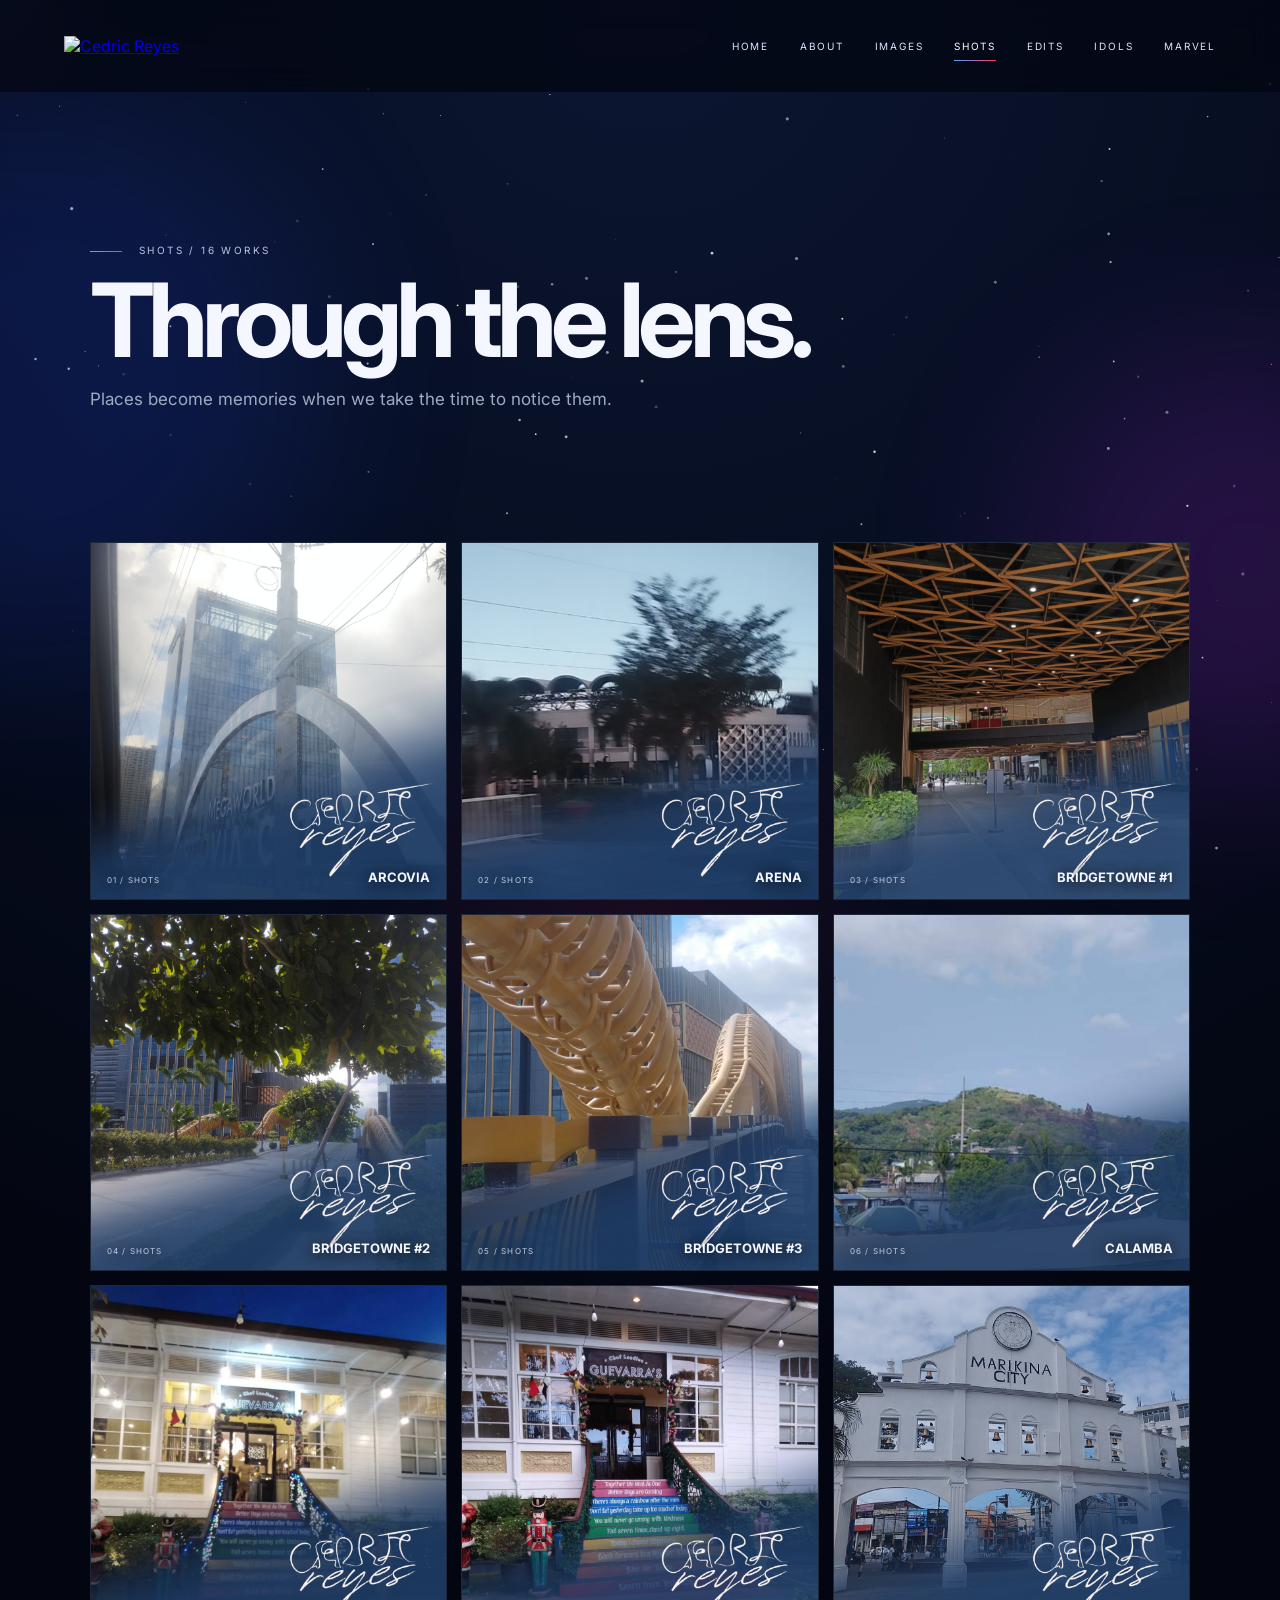
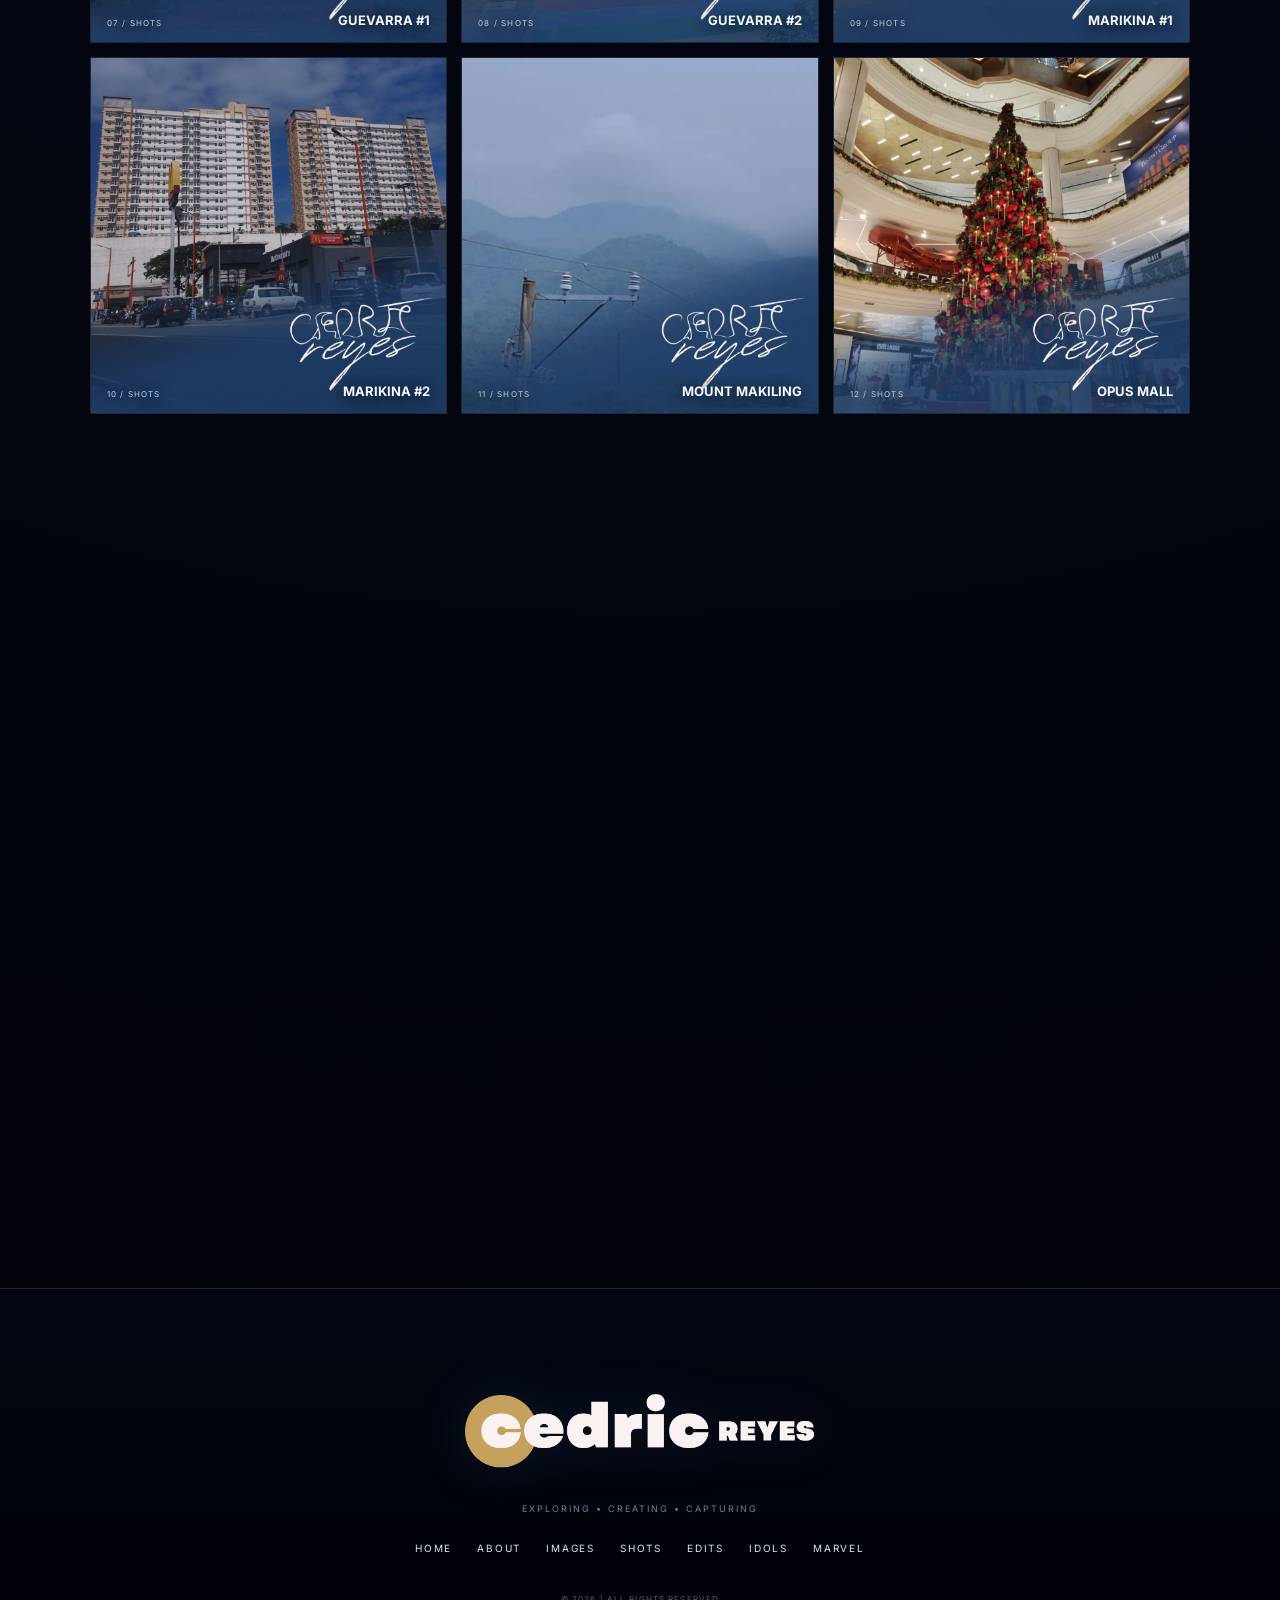
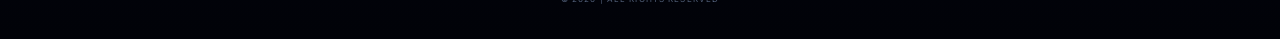
==== shots.html @ 13e2aed0 "Add files via upload" ====
<!doctype html>
<html lang="en">
<head>
<meta charset="utf-8"><meta name="viewport" content="width=device-width, initial-scale=1">
<meta name="theme-color" content="#030611">
<link rel="icon" type="image/png" href="CEDRIC%20REYES%20UNIVERSE%20ICON%20LOGO%20TWO_.png">
<title>Shots — Cedric Reyes</title>
<meta name="description" content="Cedric Reyes — a cosmic portfolio of photography, digital edits, gaming, and creative work.">
<link rel="stylesheet" href="styles.css">
</head>
<body>
<canvas id="stars"></canvas>
<div class="nebula nebula-a"></div><div class="nebula nebula-b"></div><div class="nebula nebula-c"></div>
<div class="cursor-glow"></div>
<header class="site-header">
<a class="brand" href="index.html"><img src="CEDRIC LOGO.png" alt="Cedric Reyes"></a>
<button class="menu-toggle" aria-label="Open menu" aria-expanded="false"><span></span><span></span><span></span></button>
<nav class="nav"><a class="" href="index.html">HOME</a>
<a class="" href="about.html">ABOUT</a>
<a class="" href="images.html">IMAGES</a>
<a class="active" href="shots.html">SHOTS</a>
<a class="" href="edits.html">EDITS</a>
<a class="" href="idols.html">IDOLS</a>
<a class="" href="marvel.html">MARVEL</a></nav>
</header>
<main class="inner-page gallery-page">
<section class="page-hero compact"><div class="page-hero-copy reveal"><div class="eyebrow"><span></span> SHOTS / 16 WORKS</div><h1>Through the lens.</h1><p>Places become memories when we take the time to notice them.</p></div></section>
<section class="section gallery-section"><div class="gallery-grid ">
<figure class="gallery-card tilt reveal image-trigger" data-caption="ARCOVIA"><img src="ARCOVIA.png" alt="ARCOVIA"><figcaption><span>01 / SHOTS</span><b>ARCOVIA</b></figcaption></figure>
<figure class="gallery-card tilt reveal image-trigger" data-caption="ARENA"><img src="ARENA.png" alt="ARENA"><figcaption><span>02 / SHOTS</span><b>ARENA</b></figcaption></figure>
<figure class="gallery-card tilt reveal image-trigger" data-caption="BRIDGETOWNE #1"><img src="BRIDGETOWNE%20%231.png" alt="BRIDGETOWNE #1"><figcaption><span>03 / SHOTS</span><b>BRIDGETOWNE #1</b></figcaption></figure>
<figure class="gallery-card tilt reveal image-trigger" data-caption="BRIDGETOWNE #2"><img src="BRIDGETOWNE%20%232.png" alt="BRIDGETOWNE #2"><figcaption><span>04 / SHOTS</span><b>BRIDGETOWNE #2</b></figcaption></figure>
<figure class="gallery-card tilt reveal image-trigger" data-caption="BRIDGETOWNE #3"><img src="BRIDGETOWNE%20%233.png" alt="BRIDGETOWNE #3"><figcaption><span>05 / SHOTS</span><b>BRIDGETOWNE #3</b></figcaption></figure>
<figure class="gallery-card tilt reveal image-trigger" data-caption="CALAMBA"><img src="CALAMBA.png" alt="CALAMBA"><figcaption><span>06 / SHOTS</span><b>CALAMBA</b></figcaption></figure>
<figure class="gallery-card tilt reveal image-trigger" data-caption="GUEVARRA #1"><img src="GUEVARRA%20%231.png" alt="GUEVARRA #1"><figcaption><span>07 / SHOTS</span><b>GUEVARRA #1</b></figcaption></figure>
<figure class="gallery-card tilt reveal image-trigger" data-caption="GUEVARRA #2"><img src="GUEVARRA%20%232.png" alt="GUEVARRA #2"><figcaption><span>08 / SHOTS</span><b>GUEVARRA #2</b></figcaption></figure>
<figure class="gallery-card tilt reveal image-trigger" data-caption="MARIKINA #1"><img src="MARIKINA%20%231.png" alt="MARIKINA #1"><figcaption><span>09 / SHOTS</span><b>MARIKINA #1</b></figcaption></figure>
<figure class="gallery-card tilt reveal image-trigger" data-caption="MARIKINA #2"><img src="MARIKINA%20%232.png" alt="MARIKINA #2"><figcaption><span>10 / SHOTS</span><b>MARIKINA #2</b></figcaption></figure>
<figure class="gallery-card tilt reveal image-trigger" data-caption="MOUNT MAKILING"><img src="MOUNT%20MAKILING.png" alt="MOUNT MAKILING"><figcaption><span>11 / SHOTS</span><b>MOUNT MAKILING</b></figcaption></figure>
<figure class="gallery-card tilt reveal image-trigger" data-caption="OPUS MALL"><img src="OPUS%20MALL.png" alt="OPUS MALL"><figcaption><span>12 / SHOTS</span><b>OPUS MALL</b></figcaption></figure>
<figure class="gallery-card tilt reveal image-trigger" data-caption="SANTOLAN"><img src="SANTOLAN.png" alt="SANTOLAN"><figcaption><span>13 / SHOTS</span><b>SANTOLAN</b></figcaption></figure>
<figure class="gallery-card tilt reveal image-trigger" data-caption="SPORTS CENTER"><img src="SPORTS%20CENTER.png" alt="SPORTS CENTER"><figcaption><span>14 / SHOTS</span><b>SPORTS CENTER</b></figcaption></figure>
<figure class="gallery-card tilt reveal image-trigger" data-caption="VICTOR STATUE"><img src="VICTOR%20STATUE.png" alt="VICTOR STATUE"><figcaption><span>15 / SHOTS</span><b>VICTOR STATUE</b></figcaption></figure>
<figure class="gallery-card tilt reveal image-trigger" data-caption="WINDMILL"><img src="WINDMILL.png" alt="WINDMILL"><figcaption><span>16 / SHOTS</span><b>WINDMILL</b></figcaption></figure>
</div></section>
</main>
<footer class="site-footer">
<div class="footer-orbit"></div>
<img class="footer-logo" src="FOOTER LOGO.png" alt="Cedric Reyes">
<p>EXPLORING • CREATING • CAPTURING</p>
<div class="footer-nav"><a class="" href="index.html">HOME</a>
<a class="" href="about.html">ABOUT</a>
<a class="" href="images.html">IMAGES</a>
<a class="" href="shots.html">SHOTS</a>
<a class="" href="edits.html">EDITS</a>
<a class="" href="idols.html">IDOLS</a>
<a class="" href="marvel.html">MARVEL</a></div>
<small>© 2026 | ALL RIGHTS RESERVED</small>
</footer>
<div class="lightbox" id="lightbox" aria-hidden="true">
<button class="lightbox-close" aria-label="Close">×</button>
<button class="lightbox-prev" aria-label="Previous">←</button>
<figure><img src="" alt=""><figcaption></figcaption></figure>
<button class="lightbox-next" aria-label="Next">→</button>
</div>
<script src="script.js"></script>
</body></html>
---- styles.css ----
@import url('https://fonts.googleapis.com/css2?family=Cormorant+Garamond:wght@500;600;700&family=Inter:wght@400;500;600;700;800&display=swap');
:root{--bg:#030611;--bg2:#071229;--text:#f4f7ff;--muted:#aeb9d2;--line:rgba(170,204,255,.16);--blue:#54a9ff;--cyan:#74e5ff;--purple:#9f7cff;--red:#ff365f;--gold:#c9a15b;--ease:cubic-bezier(.2,.75,.2,1)}
*{box-sizing:border-box}html{scroll-behavior:smooth}body{margin:0;background:radial-gradient(circle at 50% 0,#0b1631 0,#030611 42%,#02030a 100%);color:var(--text);font-family:Inter,system-ui,sans-serif;overflow-x:hidden}body:before{content:"";position:fixed;inset:0;pointer-events:none;background:linear-gradient(transparent 96%,rgba(84,169,255,.025) 100%);background-size:100% 5px;opacity:.35;z-index:4}
#stars{position:fixed;inset:0;width:100%;height:100%;z-index:-5}.nebula{position:fixed;border-radius:50%;filter:blur(90px);opacity:.16;pointer-events:none;z-index:-4}.nebula-a{width:45vw;height:45vw;background:#274eff;left:-20vw;top:10vh}.nebula-b{width:35vw;height:35vw;background:#c02cff;right:-15vw;top:38vh}.nebula-c{width:30vw;height:30vw;background:#ff164f;left:35vw;bottom:-15vw;opacity:.08}.cursor-glow{position:fixed;width:220px;height:220px;border-radius:50%;pointer-events:none;z-index:20;background:radial-gradient(circle,rgba(84,169,255,.11),rgba(255,54,95,.04),transparent 70%);transform:translate(-50%,-50%);mix-blend-mode:screen}
.site-header{position:fixed;top:0;left:0;right:0;height:92px;padding:0 5vw;display:flex;align-items:center;justify-content:space-between;background:transparent;isolation:isolate;z-index:50}.site-header:before{content:"";position:absolute;inset:0;z-index:-1;background:rgba(3,6,17,.72);-webkit-backdrop-filter:blur(16px);backdrop-filter:blur(16px);pointer-events:none}.brand{display:block;width:190px}.brand img{width:100%;display:block}.nav{display:flex;align-items:center;gap:clamp(16px,2.4vw,38px)}.nav a,.footer-nav a{font-size:10px;letter-spacing:.18em;color:#dce5fa;text-decoration:none;position:relative}.nav a:after{content:"";position:absolute;left:0;right:0;bottom:-9px;height:1px;background:linear-gradient(90deg,var(--blue),var(--red));transform:scaleX(0);transform-origin:center;transition:.3s}.nav a:hover:after,.nav a.active:after{transform:scaleX(1)}.nav a.active{color:white}.menu-toggle{display:none;background:none;border:0}.menu-toggle span{display:block;width:27px;height:1px;background:#fff;margin:6px}
.hero{min-height:100svh;display:grid;place-items:center;position:relative;padding:150px 7vw 90px;text-align:center;overflow:hidden}.hero-content{max-width:1000px;position:relative;z-index:2}.eyebrow{font-size:10px;letter-spacing:.24em;color:#b8c7e4;text-transform:uppercase}.eyebrow span{display:inline-block;width:32px;height:1px;background:linear-gradient(90deg,var(--blue),var(--red));vertical-align:middle;margin-right:12px}.hero-logo-wrap{width:min(620px,75vw);margin:35px auto 25px}.hero-logo{width:100%;filter:drop-shadow(0 0 22px rgba(84,169,255,.18))}.hero h1,.page-hero h1{font-size:clamp(48px,8vw,112px);line-height:.86;letter-spacing:-.06em;margin:20px 0}.hero h1 em,.page-hero h1 span,h2 span{font-family:"Cormorant Garamond",serif;font-weight:600;color:#dbe6ff}.hero p{max-width:650px;margin:28px auto;color:var(--muted);line-height:1.8}.hero-actions{display:flex;justify-content:center;gap:12px}.btn{display:inline-flex;gap:25px;align-items:center;padding:15px 18px;text-decoration:none;font-size:10px;letter-spacing:.16em;border:1px solid var(--line);color:white;transition:.35s var(--ease)}.btn-primary{background:linear-gradient(100deg,rgba(84,169,255,.18),rgba(255,54,95,.14));box-shadow:0 0 35px rgba(84,169,255,.06)}.btn:hover{transform:translateY(-4px);box-shadow:0 12px 50px rgba(84,169,255,.14),0 0 25px rgba(255,54,95,.08)}.scroll-cue{position:absolute;bottom:28px;left:50%;transform:translateX(-50%);font-size:9px;letter-spacing:.2em;color:#8190aa}.scroll-cue span{display:block;margin-top:10px;font-size:16px}
.hero-orbit{position:absolute;border:1px solid rgba(84,169,255,.15);border-radius:50%;pointer-events:none}.orbit-a{width:75vw;height:30vw;transform:rotate(-17deg);animation:orbitSpin 24s linear infinite}.orbit-b{width:45vw;height:18vw;transform:rotate(28deg);border-color:rgba(255,54,95,.11);animation:orbitSpin 18s linear infinite reverse}@keyframes orbitSpin{to{transform:rotate(360deg)}}
.section{padding:130px 7vw;position:relative}.section-kicker{font-size:10px;letter-spacing:.22em;color:#71809e;margin-bottom:42px}.split{display:grid;grid-template-columns:1fr 1fr;gap:8vw}.split h2,h2{font-size:clamp(42px,6vw,88px);line-height:.9;letter-spacing:-.055em;margin:0}.lead{font-size:18px;line-height:1.8;color:#c1cce1}.text-link{display:inline-block;margin-top:25px;color:#fff;text-decoration:none;font-size:10px;letter-spacing:.18em}.interest-grid{display:grid;grid-template-columns:repeat(4,1fr);gap:14px}.interest-card{min-height:320px;padding:28px;border:1px solid var(--line);background:linear-gradient(145deg,rgba(255,255,255,.035),rgba(255,255,255,.008));position:relative;overflow:hidden;transition:.5s var(--ease)}.interest-card:hover{border-color:rgba(84,169,255,.4);box-shadow:0 0 60px rgba(84,169,255,.08),inset 0 0 50px rgba(255,54,95,.025)}.interest-card>span{position:absolute;right:20px;top:20px;color:#64708b;font-size:10px}.interest-card h3{position:absolute;bottom:70px;left:28px;font-size:18px;letter-spacing:.08em}.interest-card p{position:absolute;left:28px;right:28px;bottom:24px;color:#8390a9;font-size:12px;line-height:1.6}.interest-icon{position:absolute;top:45px;left:35px;font-size:60px;line-height:1;filter:drop-shadow(0 0 16px rgba(84,169,255,.45))}
.feature-wrap{display:grid;grid-template-columns:1fr 1.1fr;gap:7vw;align-items:center}.feature-copy p:not(.eyebrow){color:#aeb9d2;line-height:1.8}.feature-image{position:relative;border:1px solid var(--line);overflow:hidden}.feature-image img{width:100%;aspect-ratio:1/1;object-fit:cover;display:block;transition:1s var(--ease)}.feature-image:hover img{transform:scale(1.04)}.image-label{position:absolute;bottom:14px;left:14px;font-size:9px;letter-spacing:.18em;background:rgba(3,6,17,.75);padding:8px 10px}.marquee{overflow:hidden;border-block:1px solid var(--line);display:flex;white-space:nowrap;padding:18px 0;color:#7383a0;font-size:11px;letter-spacing:.25em}.marquee div{min-width:max-content;animation:marquee 24s linear infinite;padding-right:4vw}@keyframes marquee{to{transform:translateX(-100%)}}
.socials-heading{display:flex;justify-content:space-between;gap:5vw;align-items:end}.socials-lead{max-width:420px;color:#8d9ab4;line-height:1.7}.social-grid{display:grid;grid-template-columns:repeat(4,1fr);gap:14px;margin-top:50px}.social-card{min-height:230px;padding:25px;border:1px solid var(--line);color:#fff;text-decoration:none;display:flex;flex-direction:column;justify-content:space-between;background:linear-gradient(145deg,rgba(84,169,255,.045),rgba(255,54,95,.025));transition:.4s var(--ease)}.social-card:hover{border-color:rgba(255,54,95,.35);box-shadow:0 0 50px rgba(84,169,255,.08),0 0 50px rgba(255,54,95,.06)}.social-card span,.social-card i,.social-card small{font-size:9px;letter-spacing:.14em;color:#7887a3;font-style:normal}.social-card b{font-size:23px;letter-spacing:.05em}.closing{text-align:center;min-height:70vh;display:grid;place-items:center}.closing-inner{max-width:800px}.closing p{color:#94a1bb;line-height:1.8}.site-footer{position:relative;padding:100px 6vw 35px;text-align:center;border-top:1px solid var(--line);overflow:hidden;background:linear-gradient(180deg,#030611,#010208)}.footer-logo{width:min(350px,70vw);max-height:90px;object-fit:contain;margin:auto;display:block;filter:drop-shadow(0 0 25px rgba(84,169,255,.12))}.site-footer>p{font-size:9px;letter-spacing:.22em;color:#71809e;margin:28px 0}.footer-nav{display:flex;justify-content:center;gap:25px;flex-wrap:wrap}.site-footer small{display:block;margin-top:40px;color:#526079;font-size:8px;letter-spacing:.14em}
.page-hero{min-height:72vh;display:flex;align-items:end;padding:180px 7vw 90px;position:relative}.page-hero-copy{max-width:950px}.page-hero p{max-width:680px;color:#9eabc3;line-height:1.8;font-size:17px}.page-hero.compact{min-height:58vh}.about-profile{display:grid;grid-template-columns:.8fr 1.2fr;gap:8vw;align-items:center}.about-photo-placeholder{aspect-ratio:4/5;border:1px solid var(--line);display:grid;place-items:center;position:relative;overflow:hidden;background:radial-gradient(circle at 50% 40%,rgba(84,169,255,.13),transparent 45%),linear-gradient(140deg,rgba(255,255,255,.03),transparent)}.about-photo-placeholder:before{content:"";position:absolute;width:70%;aspect-ratio:1;border:1px solid rgba(84,169,255,.18);border-radius:50%;animation:orbitSpin 16s linear infinite}.about-photo-placeholder span{font-size:11px;letter-spacing:.25em}.about-photo-placeholder small{position:absolute;bottom:25px;color:#687894;font-size:8px;letter-spacing:.18em}.scan{position:absolute;left:0;right:0;height:1px;background:linear-gradient(90deg,transparent,var(--red),var(--blue),transparent);animation:scan 4s ease-in-out infinite}@keyframes scan{0%,100%{top:10%;opacity:0}20%,80%{opacity:1}50%{top:90%}}.about-info h2{margin:20px 0}.fact-grid{display:grid;grid-template-columns:1fr 1fr;gap:1px;background:var(--line);margin-top:35px}.fact-grid div{background:#050916;padding:18px}.fact-grid small{display:block;color:#61708e;font-size:8px;letter-spacing:.18em;margin-bottom:8px}.fact-grid b{font-size:12px}.tag-cloud{display:flex;gap:10px;flex-wrap:wrap}.tag-cloud span{border:1px solid var(--line);padding:16px 20px;color:#b8c5dc;font-size:10px;letter-spacing:.16em;background:rgba(255,255,255,.02)}
.gallery-section{padding-top:20px}.gallery-grid{display:grid;grid-template-columns:repeat(3,1fr);gap:14px}.gallery-card{margin:0;position:relative;overflow:hidden;border:1px solid var(--line);background:#050814;min-height:300px}.gallery-card img{width:100%;height:100%;min-height:300px;object-fit:cover;display:block;transition:1s var(--ease)}.gallery-card:hover img{transform:scale(1.06)}.gallery-card:after{content:"";position:absolute;inset:-30%;background:linear-gradient(110deg,transparent 40%,rgba(84,169,255,.18) 48%,rgba(255,54,95,.16) 52%,transparent 60%);transform:translateX(-70%) rotate(8deg);transition:.9s}.gallery-card:hover:after{transform:translateX(70%) rotate(8deg)}.gallery-card figcaption{position:absolute;left:16px;right:16px;bottom:14px;z-index:2;display:flex;justify-content:space-between;align-items:end;text-shadow:0 2px 15px #000}.gallery-card figcaption span{font-size:8px;letter-spacing:.15em;color:#c3cee3}.gallery-card figcaption b{font-size:13px}.marvel-grid .gallery-card:first-child{grid-column:span 2;grid-row:span 2}.marvel-grid .gallery-card:first-child img{min-height:620px}.idols-hero{align-items:center}.idols-hero-art{width:min(760px,85vw);margin:45px auto 0;border:1px solid var(--line);overflow:hidden}.idols-hero-art img{width:100%;display:block}.idols-duo{display:grid;grid-template-columns:1fr 1fr;gap:14px;margin-top:60px}.idol-card{position:relative;min-height:650px;overflow:hidden;border:1px solid var(--line)}.idol-card img{position:absolute;inset:0;width:100%;height:100%;object-fit:cover;transition:1s var(--ease)}.idol-card:after{content:"";position:absolute;inset:0;background:linear-gradient(180deg,transparent 35%,rgba(0,0,0,.85));}.idol-card:hover img{transform:scale(1.04)}.idol-card>div{position:absolute;z-index:2;left:30px;right:30px;bottom:28px}.idol-card span{font-size:9px;letter-spacing:.16em;color:#a9b6cc}.idol-card h3{font-size:clamp(42px,5vw,75px);line-height:.8;letter-spacing:-.05em;margin:18px 0}.idol-card h3 em{font-family:"Cormorant Garamond",serif;color:#d9e2f5}.idol-card p{color:#a9b6cc;line-height:1.6;max-width:500px}.idol-quote{min-height:65vh;display:grid;place-items:center;text-align:center}.idol-quote blockquote{font-family:"Cormorant Garamond",serif;font-size:clamp(45px,7vw,95px);line-height:.9;margin:20px 0}.idol-quote em{color:#d9e2f5}.idol-quote p{color:#8e9bb3}
.lightbox{position:fixed;inset:0;background:rgba(1,3,10,.94);backdrop-filter:blur(18px);display:none;place-items:center;z-index:100;padding:50px}.lightbox.open{display:grid;animation:fadeIn .25s ease}.lightbox figure{max-width:90vw;max-height:86vh;margin:0;position:relative}.lightbox img{max-width:90vw;max-height:80vh;display:block;object-fit:contain;box-shadow:0 0 0 1px rgba(84,169,255,.2),0 0 70px rgba(84,169,255,.13),0 0 70px rgba(255,54,95,.1)}.lightbox figcaption{text-align:center;color:#b9c6dd;font-size:10px;letter-spacing:.16em;margin-top:15px}.lightbox button{position:absolute;border:1px solid var(--line);background:rgba(3,6,17,.7);color:#fff;width:44px;height:44px;z-index:3;cursor:pointer}.lightbox-close{right:25px;top:25px;font-size:26px}.lightbox-prev{left:25px;top:50%;font-size:20px}.lightbox-next{right:25px;top:50%;font-size:20px}
.reveal{opacity:0;transform:translateY(35px);transition:1s var(--ease)}.reveal.visible{opacity:1;transform:none}.tilt{transform-style:preserve-3d}.clicked{animation:energyClick .7s ease both}@keyframes energyClick{0%{filter:drop-shadow(0 0 0 rgba(84,169,255,0))}25%{filter:drop-shadow(-8px 0 24px rgba(84,169,255,.85)) drop-shadow(8px 0 24px rgba(255,54,95,.75));transform:scale(1.025)}60%{filter:drop-shadow(-14px 0 48px rgba(84,169,255,.65)) drop-shadow(14px 0 48px rgba(255,54,95,.6));transform:scale(1.01)}100%{filter:none;transform:none}}
@media(max-width:1000px){.nav{gap:16px}.brand{width:155px}.interest-grid,.social-grid{grid-template-columns:1fr 1fr}.gallery-grid{grid-template-columns:1fr 1fr}.about-profile{grid-template-columns:1fr}.feature-wrap{grid-template-columns:1fr}.socials-heading{display:block}.socials-lead{margin-top:25px}}
@media(max-width:680px){.site-header{height:100px;padding:0 20px}.brand{width:205px;max-width:72vw}.menu-toggle{display:block;z-index:3}.nav{position:fixed;inset:0;background:rgba(2,4,12,.97);display:flex;flex-direction:column;justify-content:center;align-items:center;gap:25px;transform:translateY(-100%);transition:.5s var(--ease)}.nav.open{transform:none}.nav a{font-size:14px}.hero{padding:155px 24px 80px}.hero-logo-wrap{width:90vw}.hero h1{font-size:56px}.hero p{font-size:14px}.section{padding:90px 22px}.split,.interest-grid,.social-grid,.gallery-grid,.idols-duo{grid-template-columns:1fr}.interest-card{min-height:280px}.feature-wrap{gap:40px}.page-hero{min-height:62vh;padding:150px 22px 70px}.page-hero h1{font-size:56px}.about-photo{order:2}.fact-grid{grid-template-columns:1fr}.gallery-card,.gallery-card img{min-height:380px}.marvel-grid .gallery-card:first-child{grid-column:auto;grid-row:auto}.marvel-grid .gallery-card:first-child img{min-height:380px}.idol-card{min-height:560px}.lightbox{padding:20px}.lightbox-prev{left:10px}.lightbox-next{right:10px}.lightbox-close{right:10px;top:10px}}
@media(prefers-reduced-motion:reduce){*,*:before,*:after{animation-duration:.01ms!important;transition-duration:.01ms!important;scroll-behavior:auto!important}}
.about-photo-frame img{display:block;width:100%;height:auto;aspect-ratio:1/1;object-fit:cover;border:2px solid var(--blue)}
.idols-hero-art{border:2px solid var(--blue)}
.idol-card{aspect-ratio:1/1;min-height:0}
.social-card .social-icon{display:block;width:44px;height:44px;flex:0 0 44px;margin:0 auto 8px;fill:currentColor}
.social-youtube{color:#ff334b}
.social-facebook{color:#1877f2}
.social-instagram{color:#f18bc4;fill:none;stroke:currentColor;stroke-width:2.4}
.social-instagram rect,.social-instagram circle{fill:none;stroke:currentColor}
.social-instagram .instagram-dot{fill:currentColor;stroke:none}
.social-tiktok{color:#f7f7fb}
.social-tiktok .tiktok-shadow-cyan{fill:#35e6ef;transform:translate(-.6px,.2px)}
.social-tiktok .tiktok-shadow-pink{fill:#ff427f;transform:translate(.6px,-.2px)}

img,svg{max-width:100%}
html{overflow-x:hidden;overflow-x:clip}
.hero{min-height:100vh;min-height:100svh}
.split>*,.feature-wrap>*,.about-profile>*,.socials-heading>*,.social-grid>*,.gallery-grid>*,.idols-duo>*{min-width:0}
.gallery-card{aspect-ratio:1/1;min-height:0}
.gallery-card img{min-height:0}
.marvel-grid .gallery-card:first-child{grid-column:auto;grid-row:auto;aspect-ratio:1/1;min-height:0}
.marvel-grid .gallery-card:first-child img{min-height:0}
.idol-card{aspect-ratio:1/1;min-height:0}
.idols-hero-art{aspect-ratio:1/1}
.idols-hero-art img{height:100%;object-fit:cover}
.menu-toggle{width:46px;height:46px;min-width:46px;min-height:46px;flex-direction:column;align-items:center;justify-content:center;gap:5px;padding:0;border:1px solid var(--line);border-radius:8px;background:rgba(255,255,255,.04);-webkit-backdrop-filter:blur(8px);backdrop-filter:blur(8px);cursor:pointer}
.menu-toggle span{width:21px;height:2px;flex:none;margin:0;border-radius:2px;background:#f4f7ff;transition:transform .25s var(--ease),opacity .25s var(--ease)}
.menu-toggle:hover,.menu-toggle:focus-visible{border-color:rgba(84,169,255,.55);background:rgba(84,169,255,.1);outline:none}
.lightbox{padding:clamp(16px,4vw,50px)}
.lightbox figure{max-width:100%;max-height:100%;display:grid;place-items:center}
.lightbox img{max-width:min(90vw,1400px);max-height:calc(100dvh - 130px)}
.lightbox figcaption{max-width:90vw;line-height:1.6}

@media(min-width:1440px){
  .section{padding-right:clamp(100px,8vw,180px);padding-left:clamp(100px,8vw,180px)}
  .page-hero{padding-right:clamp(100px,8vw,180px);padding-left:clamp(100px,8vw,180px)}
}

@media(max-width:1100px){
  .section{padding:clamp(80px,10vw,120px) 5vw}
  .page-hero{padding:150px 5vw 75px}
  .interest-card{min-height:290px;padding:24px}
  .interest-card h3{left:24px}
  .interest-card p{left:24px;right:24px}
}

@media(max-width:860px){
  .site-header{height:82px;padding:0 5vw}
  .brand{width:clamp(130px,24vw,175px)}
  .menu-toggle{display:flex;position:relative;z-index:3}
  .nav{position:fixed;inset:0;z-index:2;background:rgba(2,4,12,.97);display:flex;flex-direction:column;justify-content:center;align-items:center;gap:clamp(20px,4vh,30px);transform:translateY(-100%);transition:.5s var(--ease)}
  .nav.open{transform:none}
  .nav a{font-size:clamp(14px,2.4vw,18px)}
  .nav a:after{bottom:-7px}
  .interest-grid{grid-template-columns:repeat(2,minmax(0,1fr))}
  .social-grid{grid-template-columns:repeat(2,minmax(0,1fr))}
  .gallery-grid{grid-template-columns:repeat(2,minmax(0,1fr))}
  .split,.feature-wrap,.about-profile{grid-template-columns:1fr}
  .feature-wrap{gap:40px}
  .about-photo{order:0}
  .about-photo-frame{max-width:560px;margin-inline:auto}
  .idols-hero{display:block}
  .idols-hero-art{box-sizing:border-box;width:100%;max-width:760px;margin-top:38px}
  .idols-duo{grid-template-columns:repeat(2,minmax(0,1fr));margin-top:40px}
  .idol-card>div{left:clamp(18px,3vw,30px);right:clamp(18px,3vw,30px);bottom:clamp(18px,3vw,28px)}
  .idol-card h3{font-size:clamp(32px,5vw,58px)}
  .socials-heading{display:block}
  .socials-lead{margin-top:22px}
}

@media(max-width:680px){
  .site-header{height:76px;padding:0 18px}
  .brand{width:min(190px,65vw);max-width:calc(100vw - 90px)}
  .hero{padding:125px 22px 78px}
  .hero-logo-wrap{width:min(90vw,520px);margin:28px auto 22px}
  .hero h1,.page-hero h1{font-size:clamp(40px,10vw,56px);line-height:.95}
  .hero p,.page-hero p{font-size:15px;line-height:1.7}
  .eyebrow{font-size:9px;letter-spacing:.18em}
  .hero-actions{flex-wrap:wrap}
  .btn{min-height:44px;justify-content:center;padding:13px 15px}
  .section{padding:clamp(68px,16vw,90px) 22px}
  .section-kicker{margin-bottom:30px}
  .split{gap:28px}
  .split h2,h2{font-size:clamp(38px,10vw,60px)}
  .lead{font-size:16px}
  .interest-grid{gap:10px}
  .interest-card{min-height:270px;padding:20px}
  .interest-card>span{right:14px;top:14px}
  .interest-icon{top:35px;left:24px;font-size:52px}
  .interest-card h3{left:20px;right:14px;bottom:76px;font-size:clamp(13px,3.8vw,17px)}
  .interest-card p{left:20px;right:16px;bottom:18px;font-size:11px;line-height:1.5}
  .feature-wrap{gap:32px}
  .social-grid{gap:10px;margin-top:32px}
  .social-card{min-height:210px;padding:18px}
  .social-card b{font-size:clamp(17px,5vw,22px)}
  .page-hero,.page-hero.compact{min-height:0;padding:145px 22px 65px}
  .gallery-grid{gap:10px}
  .gallery-card figcaption{left:12px;right:12px;bottom:12px;gap:8px}
  .gallery-card figcaption b{font-size:clamp(10px,3vw,13px)}
  .gallery-card figcaption span{font-size:7px}
  .marvel-grid .gallery-card:first-child{grid-column:auto;grid-row:auto;aspect-ratio:1/1;min-height:0}
  .marvel-grid .gallery-card:first-child img{min-height:0}
  .idols-duo{grid-template-columns:1fr;gap:12px}
  .idol-card{aspect-ratio:1/1;min-height:0;width:100%}
  .idol-card h3{font-size:clamp(40px,10vw,60px)}
  .idol-quote{min-height:50vh}
  .idol-quote blockquote{font-size:clamp(36px,9vw,58px)}
  .closing{min-height:60vh}
  .site-footer{padding:75px 22px 28px}
  .footer-nav{gap:16px}
  .lightbox{padding:16px}
  .lightbox figure{max-width:100%}
  .lightbox img{max-width:calc(100vw - 32px);max-height:calc(100dvh - 120px)}
  .lightbox-prev{left:8px}
  .lightbox-next{right:8px}
  .lightbox-close{right:8px;top:8px}
}

@media(max-width:480px){
  .hero{padding-inline:18px}
  .hero h1,.page-hero h1{font-size:clamp(36px,10vw,44px)}
  .section{padding-right:18px;padding-left:18px}
  .interest-card{min-height:250px;padding:16px}
  .interest-card h3{left:16px;bottom:78px;font-size:13px}
  .interest-card p{left:16px;right:12px;font-size:10px}
  .social-card{min-height:195px;padding:14px}
  .social-card .social-icon{width:38px;height:38px;flex-basis:38px}
  .gallery-grid{grid-template-columns:1fr}
  .gallery-card{aspect-ratio:1/1}
}

@media(min-width:360px) and (max-width:480px){
  .gallery-grid{grid-template-columns:repeat(2,minmax(0,1fr))}
  .gallery-card{aspect-ratio:1/1}
  .gallery-card figcaption{flex-direction:column;align-items:flex-start;gap:4px}
}

@media(max-width:860px) and (max-height:500px) and (orientation:landscape){
  .nav{gap:10px}
  .nav a{font-size:13px}
  .hero{padding:90px 22px 55px}
  .hero-logo-wrap{width:min(36vw,280px);margin:10px auto}
  .hero h1,.page-hero h1{font-size:clamp(34px,6vw,46px)}
  .page-hero,.page-hero.compact{padding-top:110px;padding-bottom:45px}
  .section{padding-top:65px;padding-bottom:65px}
}

@media(hover:none){
  .cursor-glow{display:none}
  .gallery-card:hover img,.feature-image:hover img,.idol-card:hover img{transform:none}
}
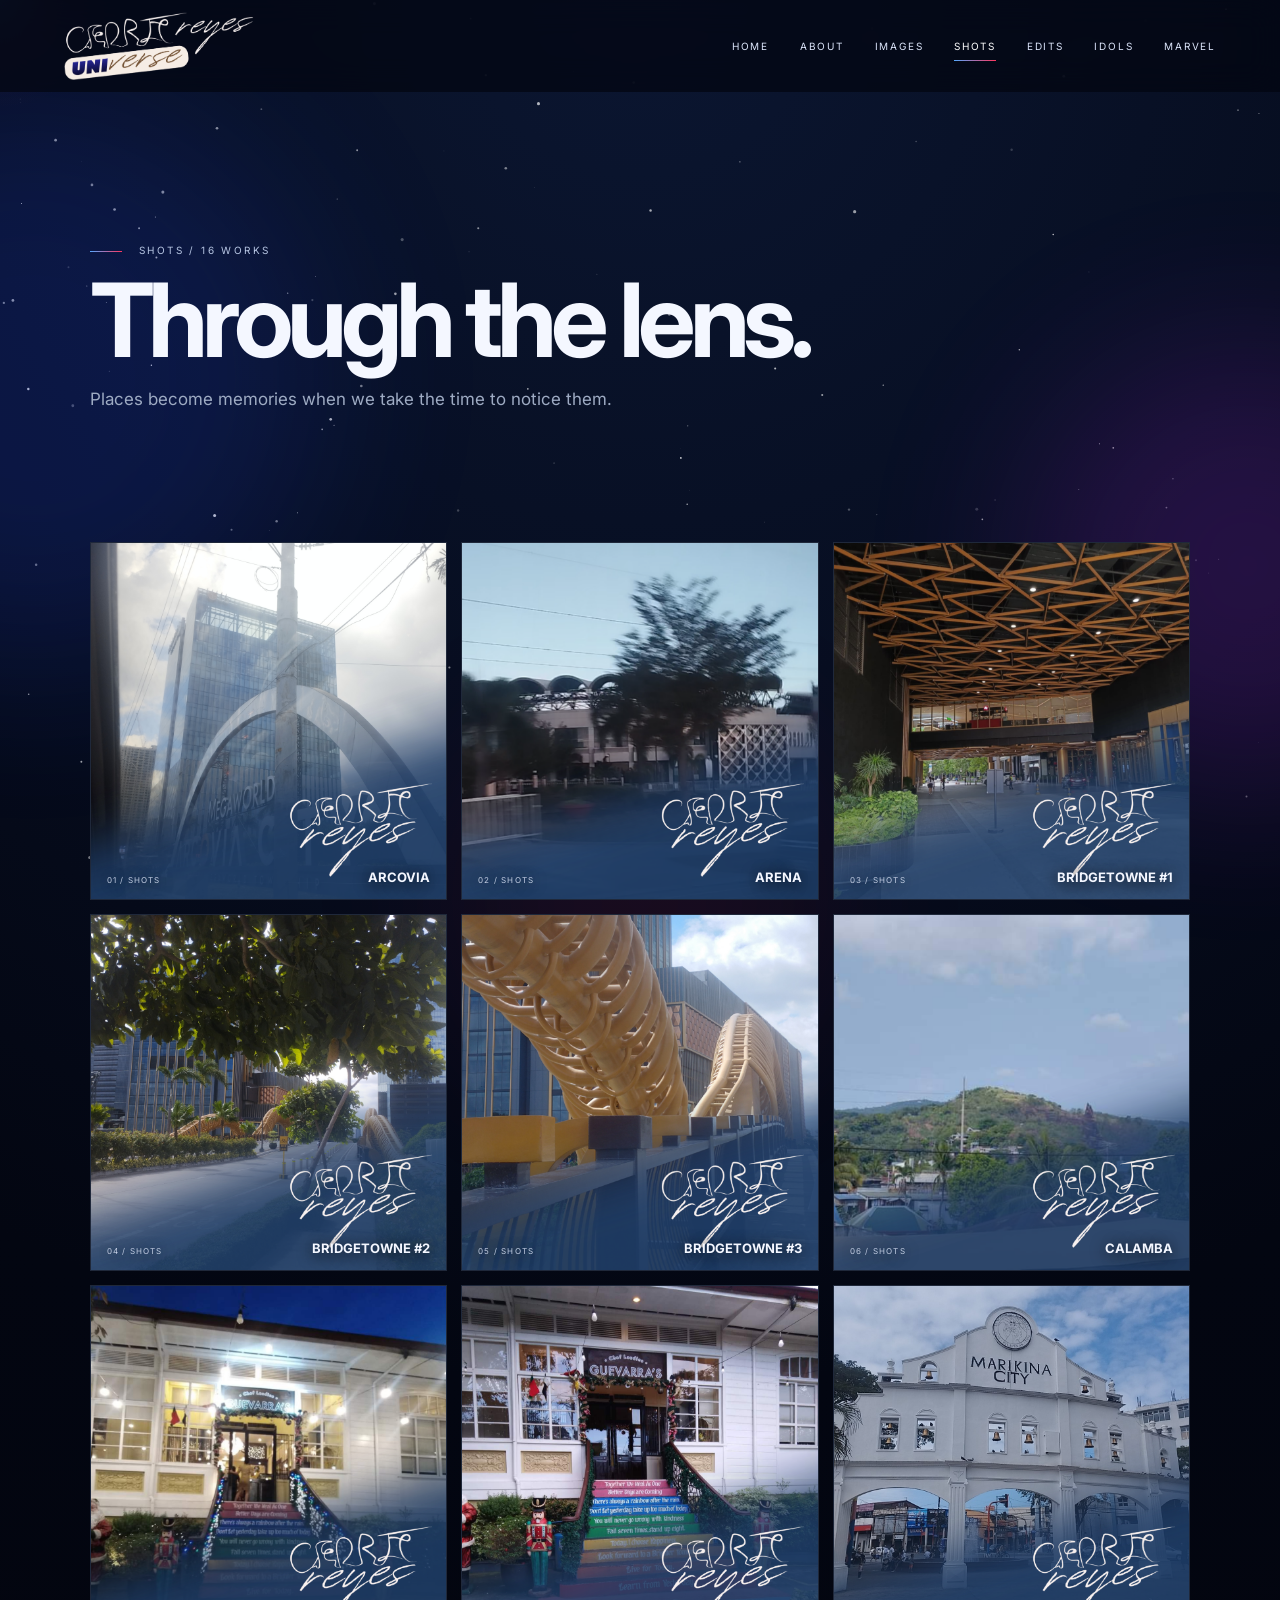
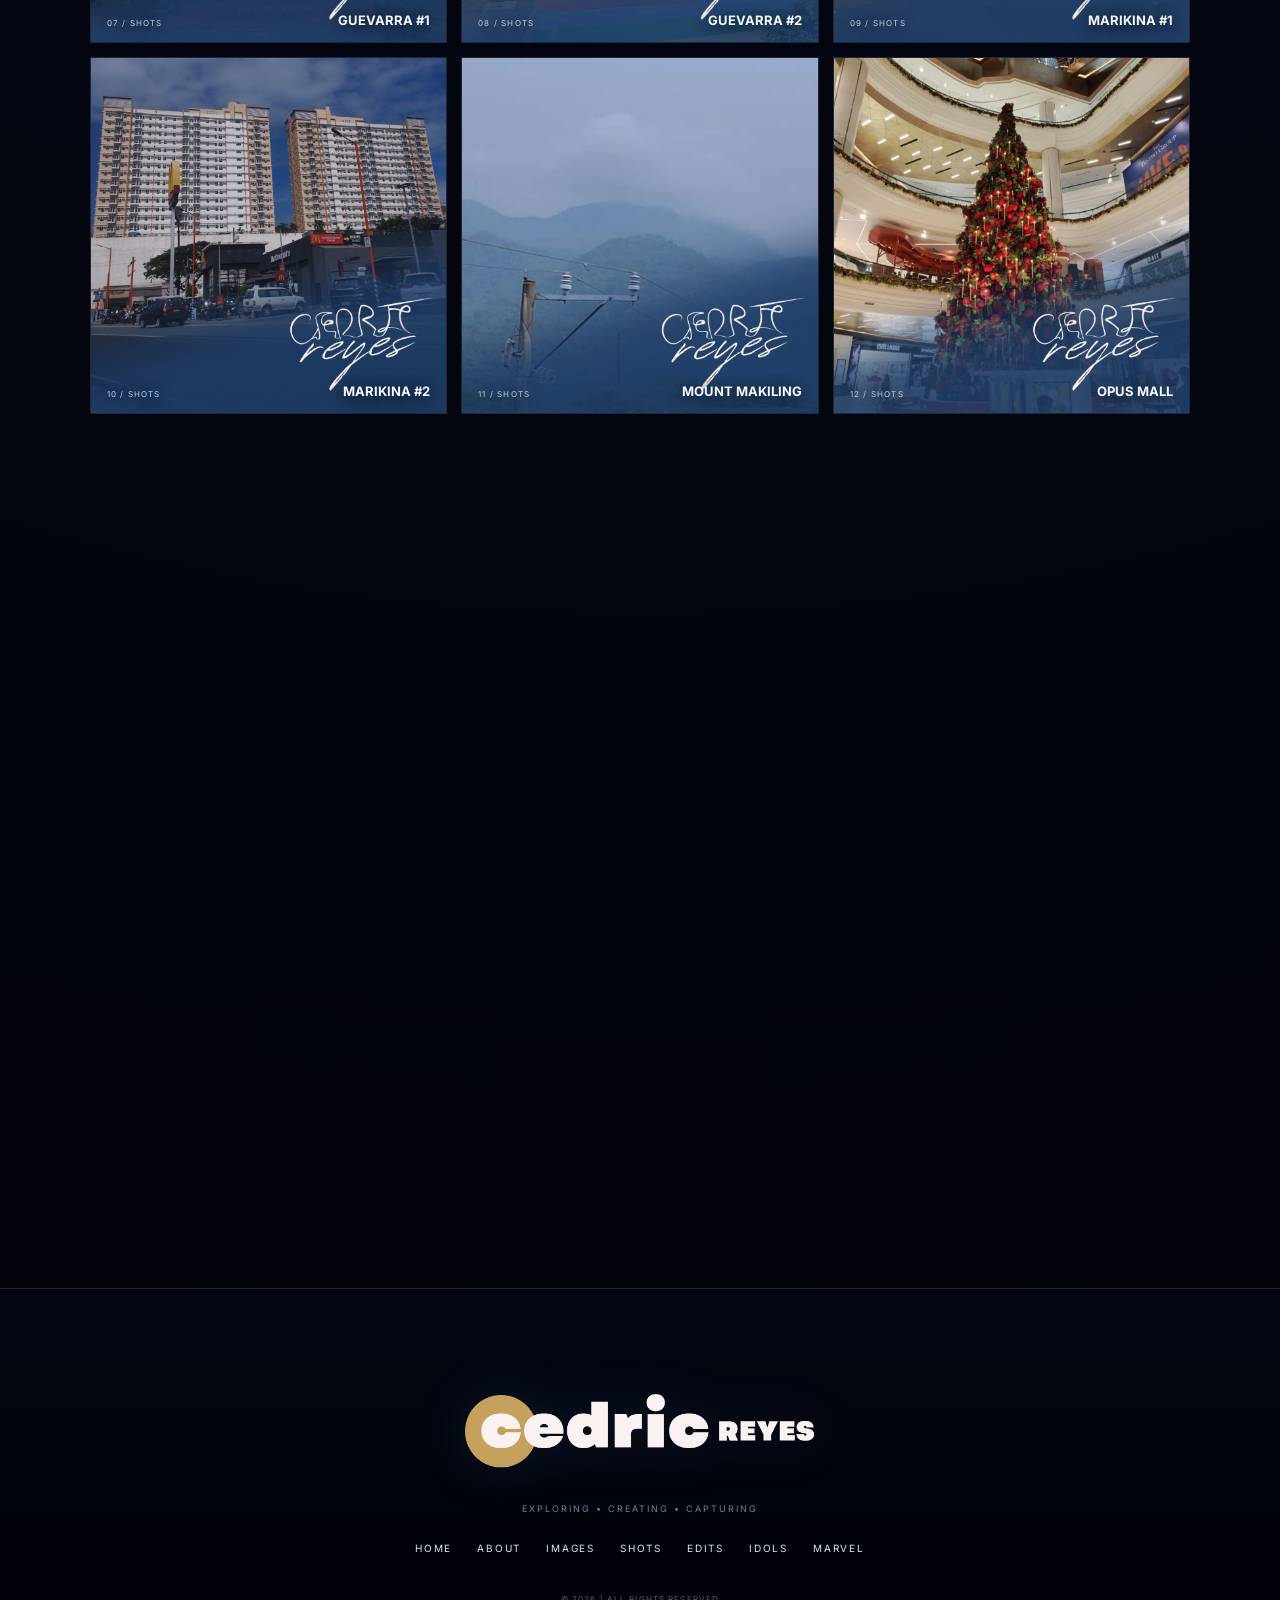
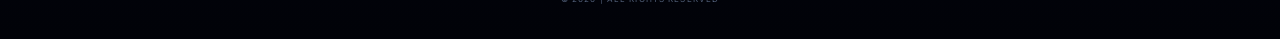
==== commit a27ef664: "Update shots.html" ====
--- a/shots.html
+++ b/shots.html
@@ -13,7 +13,7 @@
 <div class="nebula nebula-a"></div><div class="nebula nebula-b"></div><div class="nebula nebula-c"></div>
 <div class="cursor-glow"></div>
 <header class="site-header">
-<a class="brand" href="index.html"><img src="CEDRIC LOGO.png" alt="Cedric Reyes"></a>
+<a class="brand" href="index.html"><img src="CEDRIC REYES UNIVERSE LOGO.png" alt="Cedric Reyes"></a>
 <button class="menu-toggle" aria-label="Open menu" aria-expanded="false"><span></span><span></span><span></span></button>
 <nav class="nav"><a class="" href="index.html">HOME</a>
 <a class="" href="about.html">ABOUT</a>
@@ -64,4 +64,4 @@
 <button class="lightbox-next" aria-label="Next">→</button>
 </div>
 <script src="script.js"></script>
-</body></html>+</body></html>
